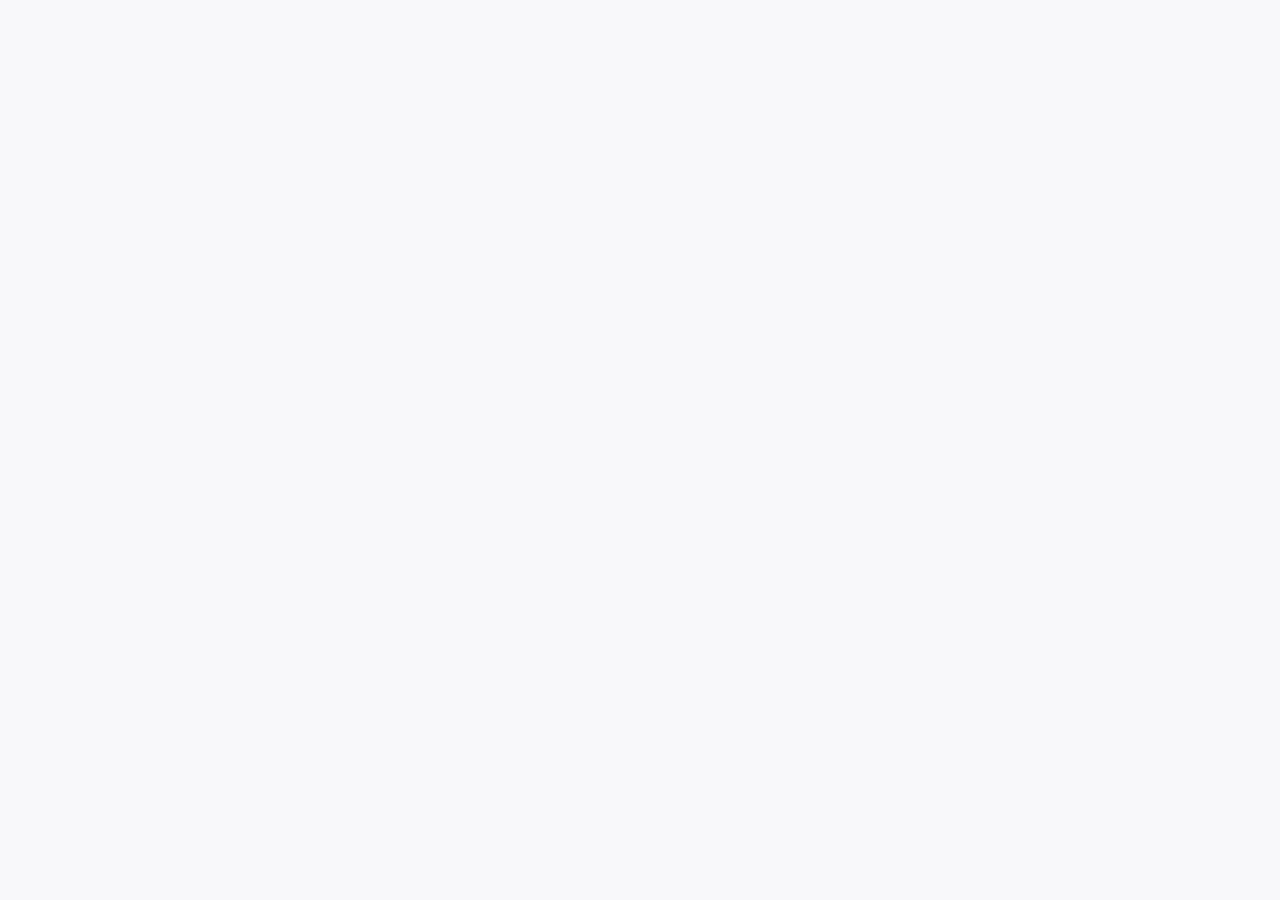
==== docs/tromino/index.html @ 59bdfd2b "refactor: change file structure" ====
<!DOCTYPE html>
<html lang="en">
  <head>
    <meta charset="UTF-8" />
    <meta name="viewport" content="width=device-width, initial-scale=1.0" />
    <title>Document</title>

    <link rel="stylesheet" href="css/tromino.css" />
    <script src="js/script.js" type="module"></script>
  </head>
  <body>
    <div id="content">
      <div id="tromino-grid"></div>
      <div id="tromino-controlls">
        <!-- <div>
          <input
            class="input-bar"
            id="manual-input-key"
            placeholder="Ordem do tabuleiro"
            type="number"
          />

          <input
            class="input-bar"
            id="manual-input-key"
            placeholder="Coordenada X"
            type="number"
          />

          <input
            class="input-bar"
            id="manual-input-key"
            placeholder="Coordenada Y"
            type="number"
          />
        </div>

        <button
          class="input-button pure-material-button-contained"
          id="manual-insert-button"
        >
          Gerar
        </button> -->
      </div>
    </div>
  </body>
</html>
---- docs/tromino/css/tromino.css ----
body {
  background-color: #f8f8fa;
}

#content {
  display: flex;
  flex-direction: column;
  align-items: center;
  gap: 10px;
  flex-wrap: wrap;
}

#tromino-grid {
  display: grid;
}

#tromino-controlls {
  max-height: 800px;
}

.input-bar {
  font-size: 1rem;
  outline: none;
  border: 1px solid gray;
  border-radius: 5px;
  padding: 1rem 0.7rem;
  color: gray;
  transition: 0.1s ease-out;
}

.input-button {
  min-width: 90px;
  height: 52.5px;
  border: none;
  background: #1e69fe;
  color: #fff;
  cursor: pointer;
  padding: 0.5rem;
  border: 1px solid gray;
  border-radius: 5px;
  transition: 0.1s ease-out;
  font-weight: 600;
  font-size: 0.9rem;
}
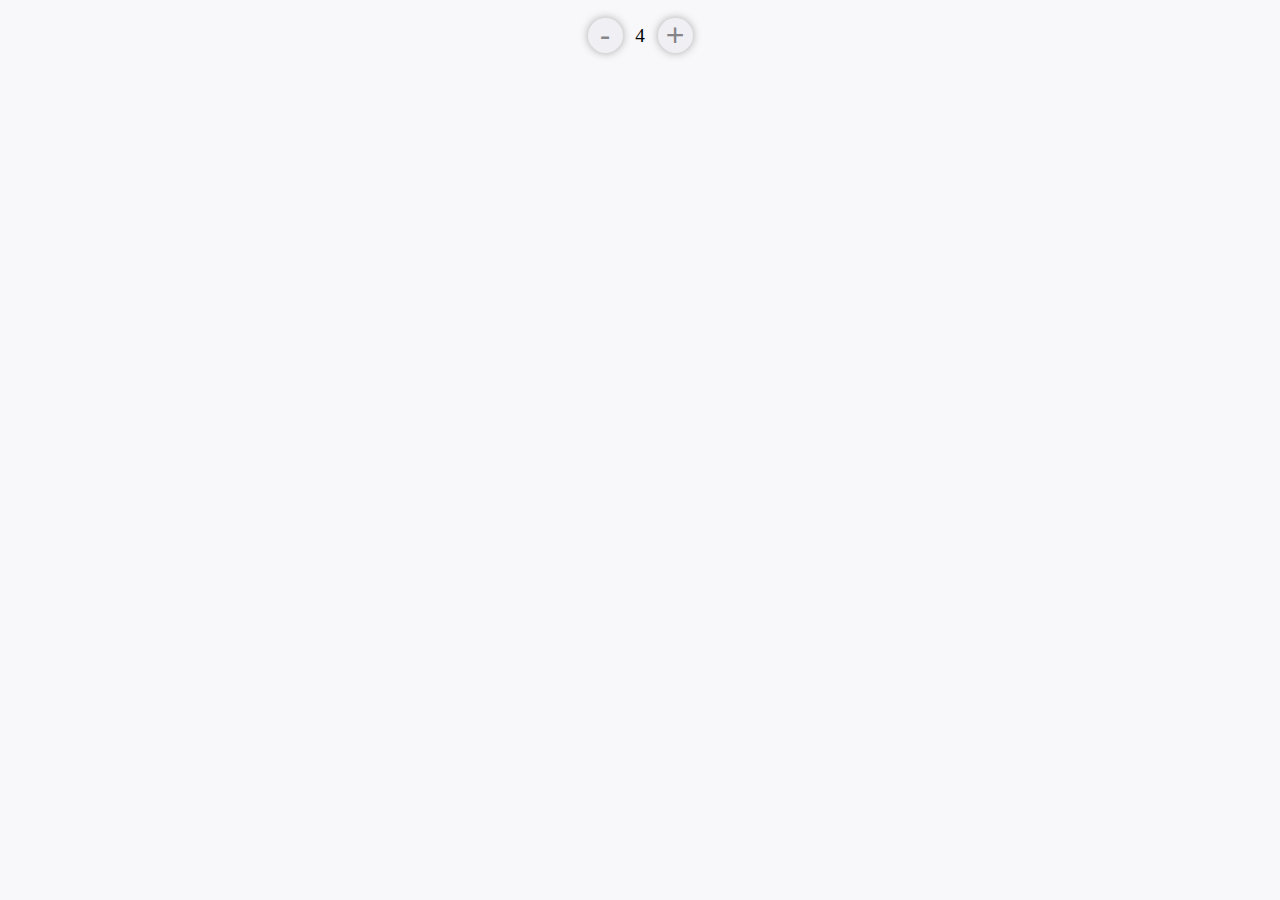
==== commit 57946c87: "feat: order selector" ====
--- a/docs/tromino/index.html
+++ b/docs/tromino/index.html
@@ -6,14 +6,26 @@
     <title>Document</title>
 
     <link rel="stylesheet" href="css/tromino.css" />
+    <link rel="stylesheet" href="../assets/css/NumberSelector.css" />
     <script src="js/script.js" type="module"></script>
   </head>
   <body>
     <div id="content">
       <div id="tromino-grid"></div>
       <div id="tromino-controlls">
+        <div class="treeOptionSelector numberSelector">
+          <button class="numberSelectorComponent" id="decrease-n-button">
+            -
+          </button>
+          <div class="selectedNumber numberSelectorComponent" id="show-n">
+            4
+          </div>
+          <button class="numberSelectorComponent" id="increase-n-button">
+            +
+          </button>
+        </div>
         <!-- <div>
-          <input
+        <input
             class="input-bar"
             id="manual-input-key"
             placeholder="Ordem do tabuleiro"
--- a/docs/assets/css/NumberSelector.css
+++ b/docs/assets/css/NumberSelector.css
@@ -0,0 +1,40 @@
+.numberSelector {
+  display: flex;
+  flex-direction: row;
+  align-items: center;
+  justify-content: center;
+}
+
+.numberSelectorComponent {
+  width: 35px;
+  height: 35px;
+  display: flex;
+  flex-direction: row;
+  align-items: center;
+  justify-content: center;
+  gap: 10px;
+}
+
+.numberSelector > button {
+  background-color: #f0eff4;
+  border: none;
+  border-radius: 50px;
+  color: #ffffff;
+  padding: 5px 10px;
+  font-size: 1rem;
+  cursor: pointer;
+  color: #858489;
+  font-size: 2rem;
+  display: inline-flex;
+  align-items: center;
+  justify-content: center;
+  box-shadow: 0px 0px 8px 0px rgba(17, 17, 17, 0.34);
+}
+
+.selectedNumber {
+  display: flex;
+  flex-direction: row;
+  align-items: center;
+  justify-content: center;
+  font-size: 1.2rem;
+}
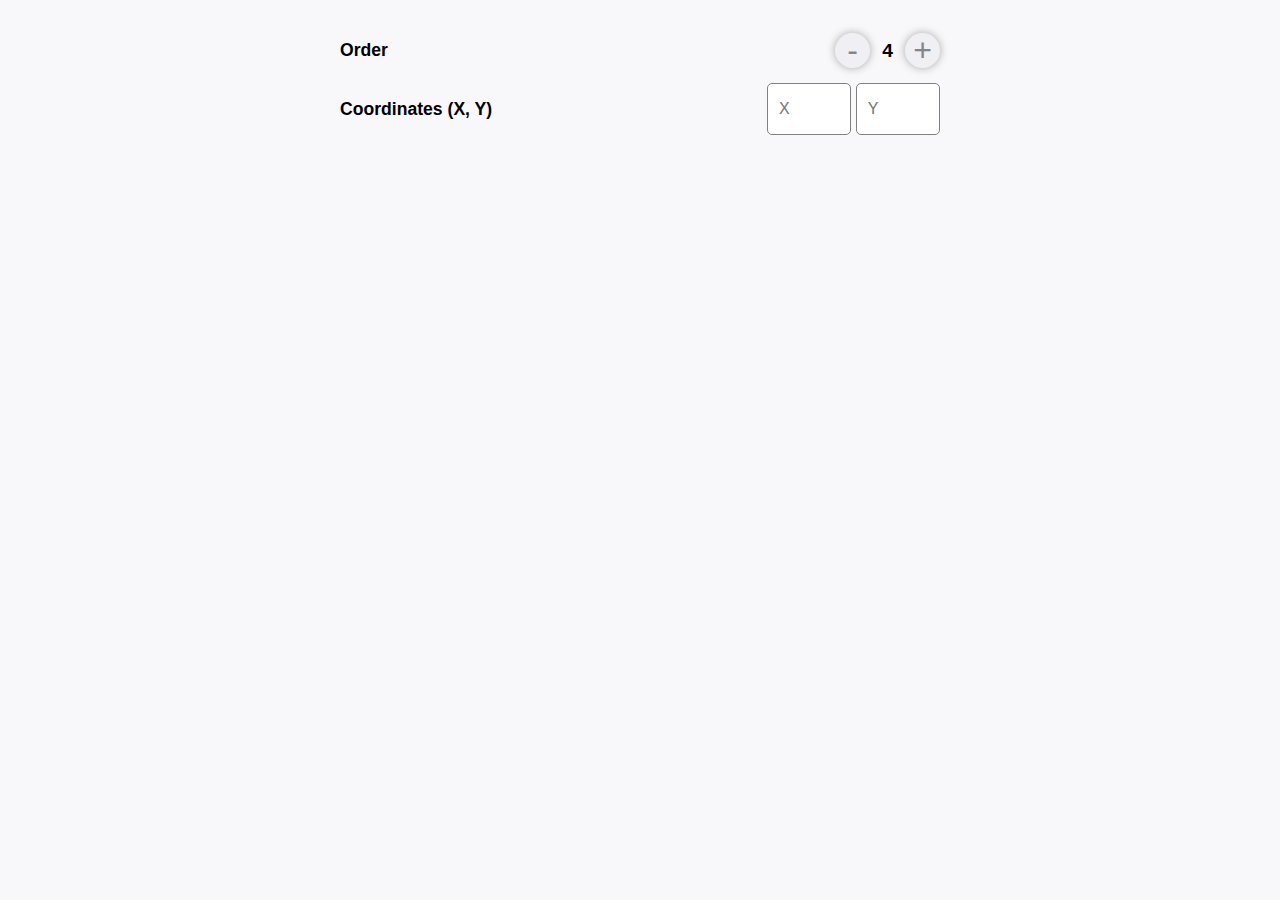
==== commit 13cf0091: "feat: input coordinates" ====
--- a/docs/tromino/index.html
+++ b/docs/tromino/index.html
@@ -7,22 +7,47 @@
 
     <link rel="stylesheet" href="css/tromino.css" />
     <link rel="stylesheet" href="../assets/css/NumberSelector.css" />
+    <link rel="stylesheet" href="../assets/css/TextInput.css" />
     <script src="js/script.js" type="module"></script>
   </head>
   <body>
     <div id="content">
       <div id="tromino-grid"></div>
       <div id="tromino-controlls">
-        <div class="treeOptionSelector numberSelector">
-          <button class="numberSelectorComponent" id="decrease-n-button">
-            -
-          </button>
-          <div class="selectedNumber numberSelectorComponent" id="show-n">
-            4
+        <div class="trominoOptionsContainer">
+          <div class="trominoOption">
+            <div class="trominoOptionTitle">Order</div>
+            <div class="trominoOptionContent numberSelector">
+              <button class="numberSelectorComponent" id="decrease-n-button">
+                -
+              </button>
+              <div class="selectedNumber numberSelectorComponent" id="show-n">
+                4
+              </div>
+              <button class="numberSelectorComponent" id="increase-n-button">
+                +
+              </button>
+            </div>
           </div>
-          <button class="numberSelectorComponent" id="increase-n-button">
-            +
-          </button>
+
+          <div class="trominoOption">
+            <div class="trominoOptionTitle">Coordinates (X, Y)</div>
+            <div class="trominoOptionContent">
+              <input
+                class="textBoxInput coordinateSelector"
+                id="manual-input-key"
+                placeholder="X"
+                type="number"
+              />
+
+              <input
+                class="textBoxInput coordinateSelector"
+                id="manual-input-key"
+                placeholder="Y"
+                type="number"
+              />
+            </div>
+          </div>
         </div>
         <!-- <div>
         <input
--- a/docs/tromino/css/tromino.css
+++ b/docs/tromino/css/tromino.css
@@ -1,4 +1,16 @@
+* {
+  font-family: Arial, Helvetica, sans-serif;
+  --primary-color: #f8f8fa;
+  --primary-text-color: #000;
+  --secondary-color: #fffffc;
+  --secodary-text-color: #fff;
+  --accent-color: #f0eff4;
+  --tertiary-color: #1e69fe;
+  --tertiary-text-color: #fff;
+}
+
 body {
+  font-weight: 600;
   background-color: #f8f8fa;
 }
 
@@ -16,29 +28,37 @@
 
 #tromino-controlls {
   max-height: 800px;
+  width: 100%;
+  display: flex;
+  flex-direction: row;
+  justify-content: center;
 }
 
-.input-bar {
-  font-size: 1rem;
-  outline: none;
-  border: 1px solid gray;
-  border-radius: 5px;
-  padding: 1rem 0.7rem;
-  color: gray;
-  transition: 0.1s ease-out;
+#tromino-controlls .coordinateSelector {
 }
 
-.input-button {
-  min-width: 90px;
-  height: 52.5px;
-  border: none;
-  background: #1e69fe;
-  color: #fff;
-  cursor: pointer;
-  padding: 0.5rem;
-  border: 1px solid gray;
-  border-radius: 5px;
-  transition: 0.1s ease-out;
-  font-weight: 600;
-  font-size: 0.9rem;
+.trominoOption {
+  display: flex;
+  flex-direction: row;
+  align-items: center;
+  justify-content: space-between;
+  width: 100%;
+  gap: 10px;
 }
+
+.trominoOptionsContainer {
+  width: 100%;
+  max-width: 600px;
+  margin-top: 15px;
+  display: flex;
+  flex-direction: column;
+  gap: 15px;
+}
+
+.trominoOptionTitle {
+  font-size: 1.1rem;
+}
+
+.trominoOption .textBoxInput {
+  width: 60px;
+}
--- a/docs/assets/css/TextInput.css
+++ b/docs/assets/css/TextInput.css
@@ -0,0 +1,9 @@
+.textBoxInput {
+  font-size: 1rem;
+  outline: none;
+  border: 1px solid gray;
+  border-radius: 5px;
+  padding: 1rem 0.7rem;
+  color: gray;
+  transition: 0.1s ease-out;
+}
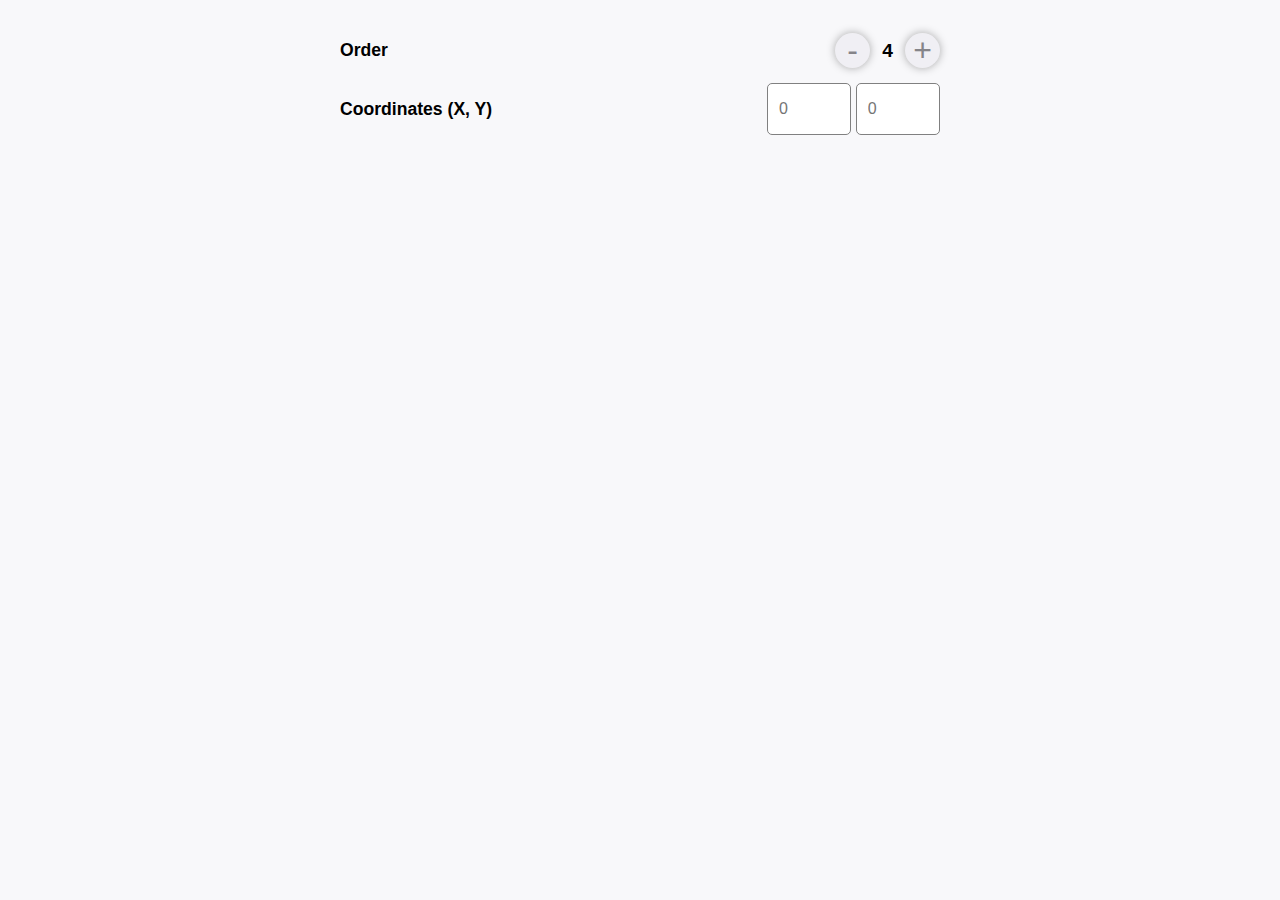
==== commit 63cb523a: "feat: make coordinate input work" ====
--- a/docs/tromino/index.html
+++ b/docs/tromino/index.html
@@ -35,15 +35,15 @@
             <div class="trominoOptionContent">
               <input
                 class="textBoxInput coordinateSelector"
-                id="manual-input-key"
-                placeholder="X"
+                id="input-coordinate-x"
+                placeholder="0"
                 type="number"
               />
 
               <input
                 class="textBoxInput coordinateSelector"
-                id="manual-input-key"
-                placeholder="Y"
+                id="input-coordinate-y"
+                placeholder="0"
                 type="number"
               />
             </div>
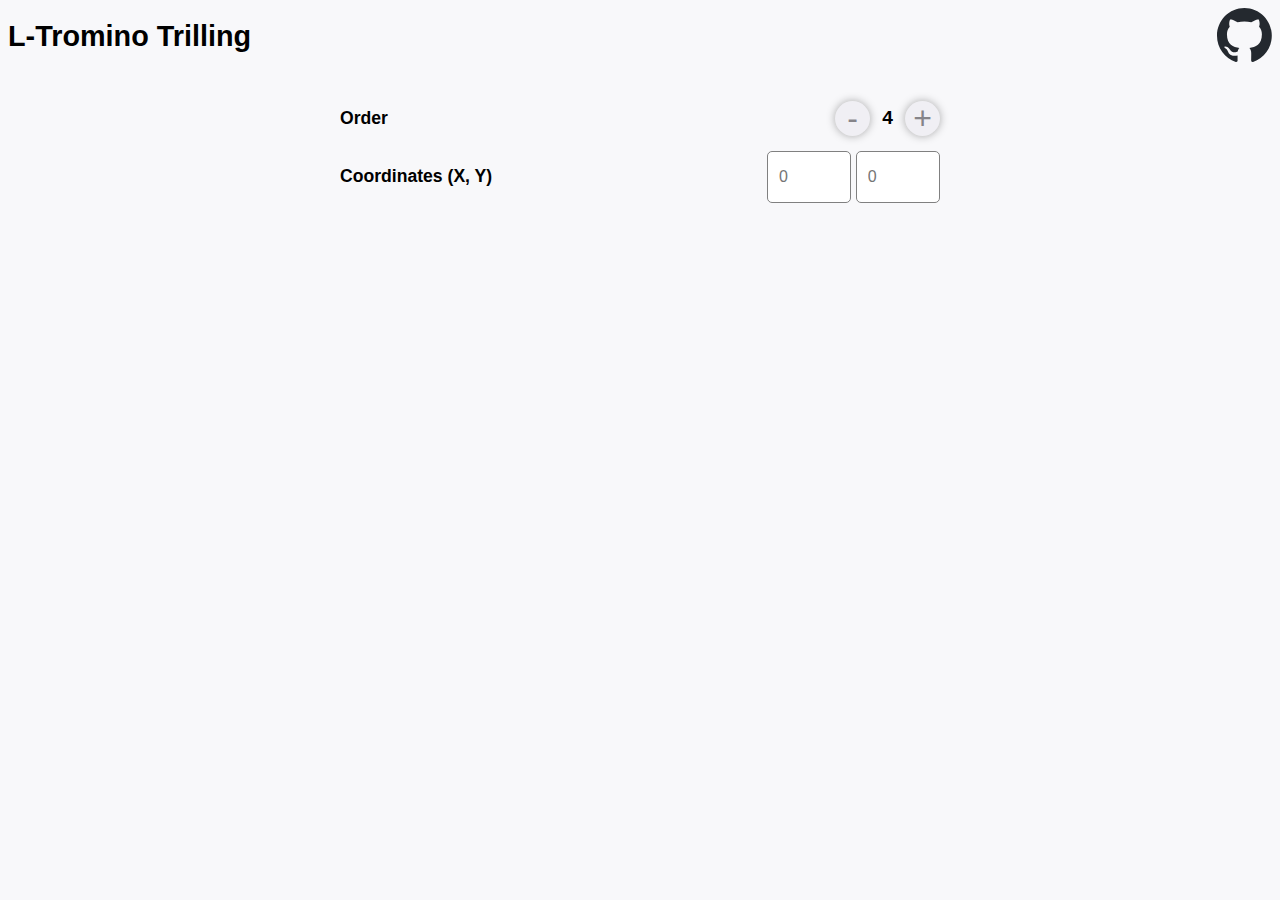
==== commit 65823b0e: "feat: top bar" ====
--- a/docs/tromino/index.html
+++ b/docs/tromino/index.html
@@ -8,10 +8,20 @@
     <link rel="stylesheet" href="css/tromino.css" />
     <link rel="stylesheet" href="../assets/css/NumberSelector.css" />
     <link rel="stylesheet" href="../assets/css/TextInput.css" />
+    <link rel="stylesheet" href="../assets/css/TopBar.css" />
     <script src="js/script.js" type="module"></script>
   </head>
   <body>
     <div id="content">
+      <div class="titleBar">
+        <div class="title">L-Tromino Trilling</div>
+
+        <div class="githubLogo">
+          <a href="https://github.com/izaiasmachado/algorithms" target="_blank">
+            <img src="../assets/img/github-mark.svg" />
+          </a>
+        </div>
+      </div>
       <div id="tromino-grid"></div>
       <div id="tromino-controlls">
         <div class="trominoOptionsContainer">
--- a/docs/assets/css/TopBar.css
+++ b/docs/assets/css/TopBar.css
@@ -0,0 +1,29 @@
+.titleBar {
+  width: 100%;
+  display: flex;
+  justify-content: space-between;
+  align-items: center;
+}
+
+.titleBar .title {
+  font-size: 1.8rem;
+  margin: 0;
+  color: var(--primary-text-color);
+  -webkit-user-select: none;
+  -moz-user-select: none;
+  -ms-user-select: none;
+  user-select: none;
+}
+
+.githubLogo {
+  display: flex;
+  align-items: center;
+  justify-content: center;
+  max-width: 55px;
+}
+
+.githubLogo img {
+  width: 100%;
+  height: 100%;
+  object-fit: contain;
+}
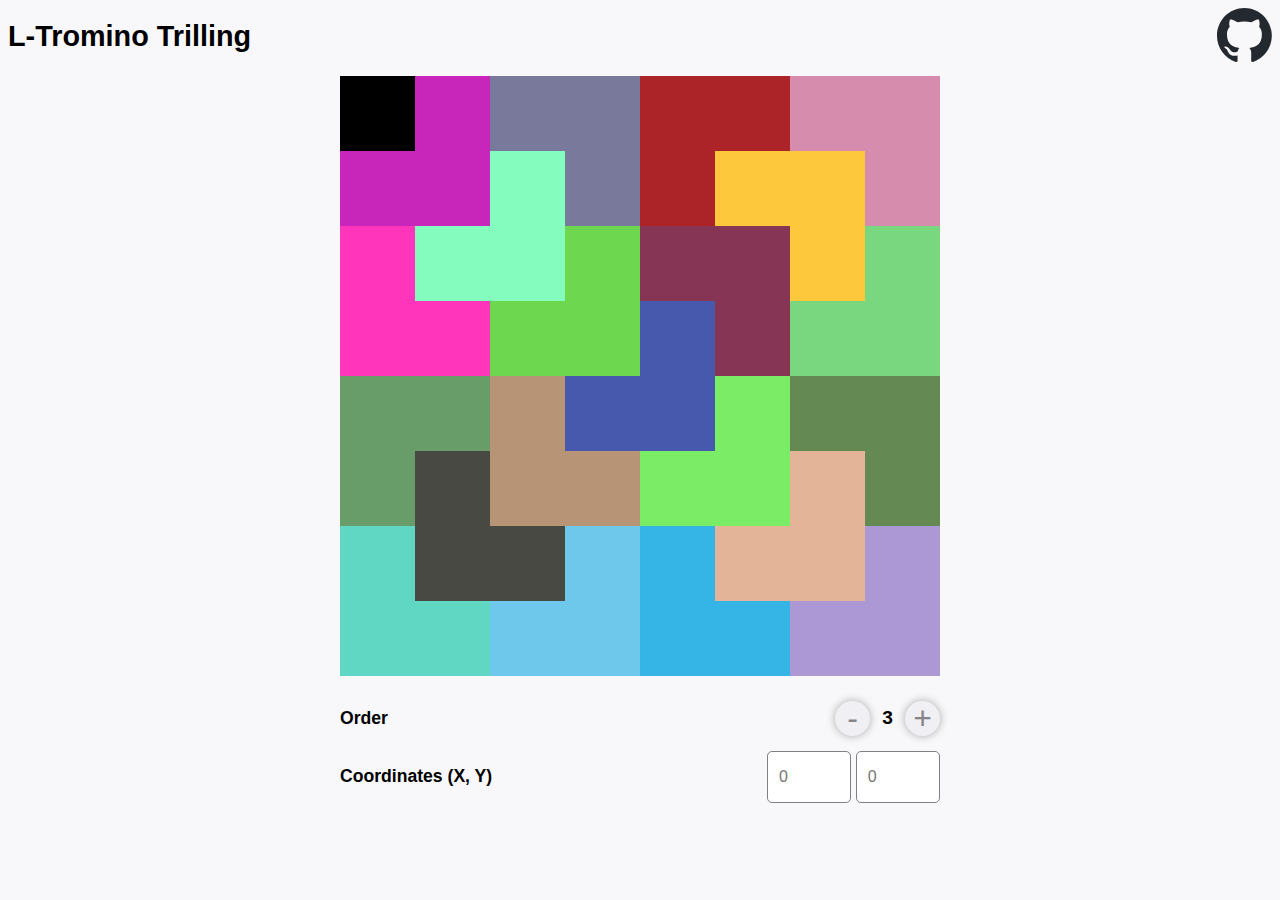
==== commit 2d97e08b: "feat: seo tags" ====
--- a/docs/tromino/index.html
+++ b/docs/tromino/index.html
@@ -3,12 +3,51 @@
   <head>
     <meta charset="UTF-8" />
     <meta name="viewport" content="width=device-width, initial-scale=1.0" />
-    <title>Document</title>
+    <title>L-Tromino Trilling</title>
 
+    <!-- SEO tags -->
+    <meta
+      name="description"
+      content="L-Tromino Trilling algorithm implementation"
+    />
+    <meta name="keywords" content="L-Tromino Trilling" />
+    <meta name="author" content="Izaias Machado" />
+    <meta name="robots" content="index, follow" />
+
+    <!-- Open Graph tags -->
+    <meta property="og:title" content="L-Tromino Trilling" />
+    <meta
+      property="og:description"
+      content="L-Tromino Trilling algorithm implementation"
+    />
+    <meta property="og:image" content="img/favicon.ico" />
+    <meta
+      property="og:url"
+      content="https://izaias.me/algorithms/docs/tromino/"
+    />
+    <meta property="og:site_name" content="Algorithms" />
+    <meta property="og:locale" content="pt_BR" />
+
+    <!-- Twitter Card tags -->
+    <meta name="twitter:card" content="summary" />
+    <meta name="twitter:title" content="L-Tromino Trilling" />
+    <meta
+      name="twitter:description"
+      content="L-Tromino Trilling algorithm implementation"
+    />
+    <meta name="twitter:image" content="img/favicon.ico" />
+    <meta name="twitter:image:alt" content="L-Tromino Trilling" />
+
+    <!-- Favicon -->
+    <link rel="shortcut icon" href="img/favicon.ico" />
+
+    <!-- CSS -->
     <link rel="stylesheet" href="css/tromino.css" />
     <link rel="stylesheet" href="../assets/css/NumberSelector.css" />
     <link rel="stylesheet" href="../assets/css/TextInput.css" />
     <link rel="stylesheet" href="../assets/css/TopBar.css" />
+
+    <!-- JS -->
     <script src="js/script.js" type="module"></script>
   </head>
   <body>
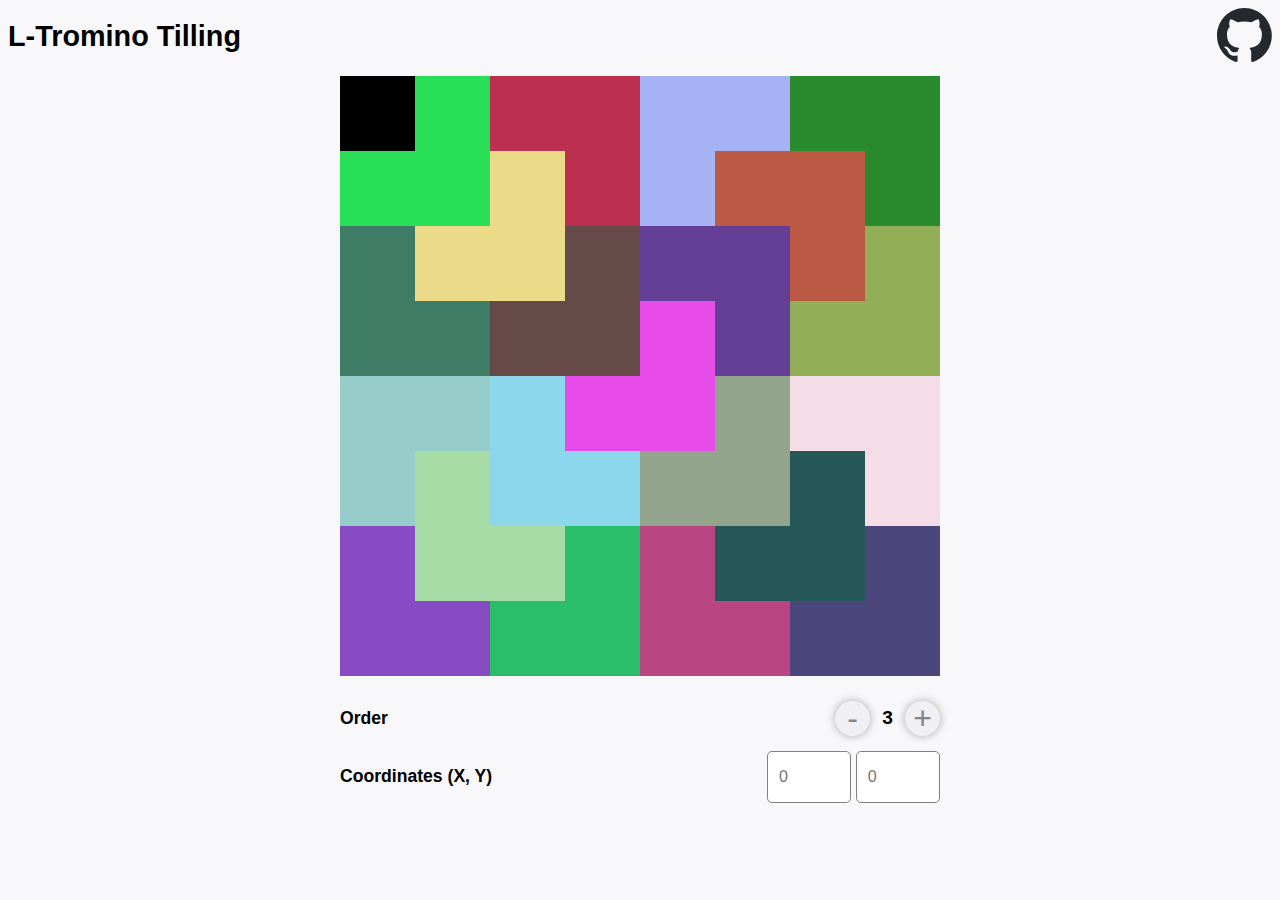
==== commit 1937c121: "fix: typo tilling spelling" ====
--- a/docs/tromino/index.html
+++ b/docs/tromino/index.html
@@ -3,22 +3,22 @@
   <head>
     <meta charset="UTF-8" />
     <meta name="viewport" content="width=device-width, initial-scale=1.0" />
-    <title>L-Tromino Trilling</title>
+    <title>L-Tromino Tilling</title>
 
     <!-- SEO tags -->
     <meta
       name="description"
-      content="L-Tromino Trilling algorithm implementation"
+      content="L-Tromino Tilling algorithm implementation"
     />
-    <meta name="keywords" content="L-Tromino Trilling" />
+    <meta name="keywords" content="L-Tromino Tilling" />
     <meta name="author" content="Izaias Machado" />
     <meta name="robots" content="index, follow" />
 
     <!-- Open Graph tags -->
-    <meta property="og:title" content="L-Tromino Trilling" />
+    <meta property="og:title" content="L-Tromino Tilling" />
     <meta
       property="og:description"
-      content="L-Tromino Trilling algorithm implementation"
+      content="L-Tromino Tilling algorithm implementation"
     />
     <meta property="og:image" content="img/favicon.ico" />
     <meta
@@ -30,13 +30,13 @@
 
     <!-- Twitter Card tags -->
     <meta name="twitter:card" content="summary" />
-    <meta name="twitter:title" content="L-Tromino Trilling" />
+    <meta name="twitter:title" content="L-Tromino Tilling" />
     <meta
       name="twitter:description"
-      content="L-Tromino Trilling algorithm implementation"
+      content="L-Tromino Tilling algorithm implementation"
     />
     <meta name="twitter:image" content="img/favicon.ico" />
-    <meta name="twitter:image:alt" content="L-Tromino Trilling" />
+    <meta name="twitter:image:alt" content="L-Tromino Tilling" />
 
     <!-- Favicon -->
     <link rel="shortcut icon" href="img/favicon.ico" />
@@ -53,7 +53,7 @@
   <body>
     <div id="content">
       <div class="titleBar">
-        <div class="title">L-Tromino Trilling</div>
+        <div class="title">L-Tromino Tilling</div>
 
         <div class="githubLogo">
           <a href="https://github.com/izaiasmachado/algorithms" target="_blank">
